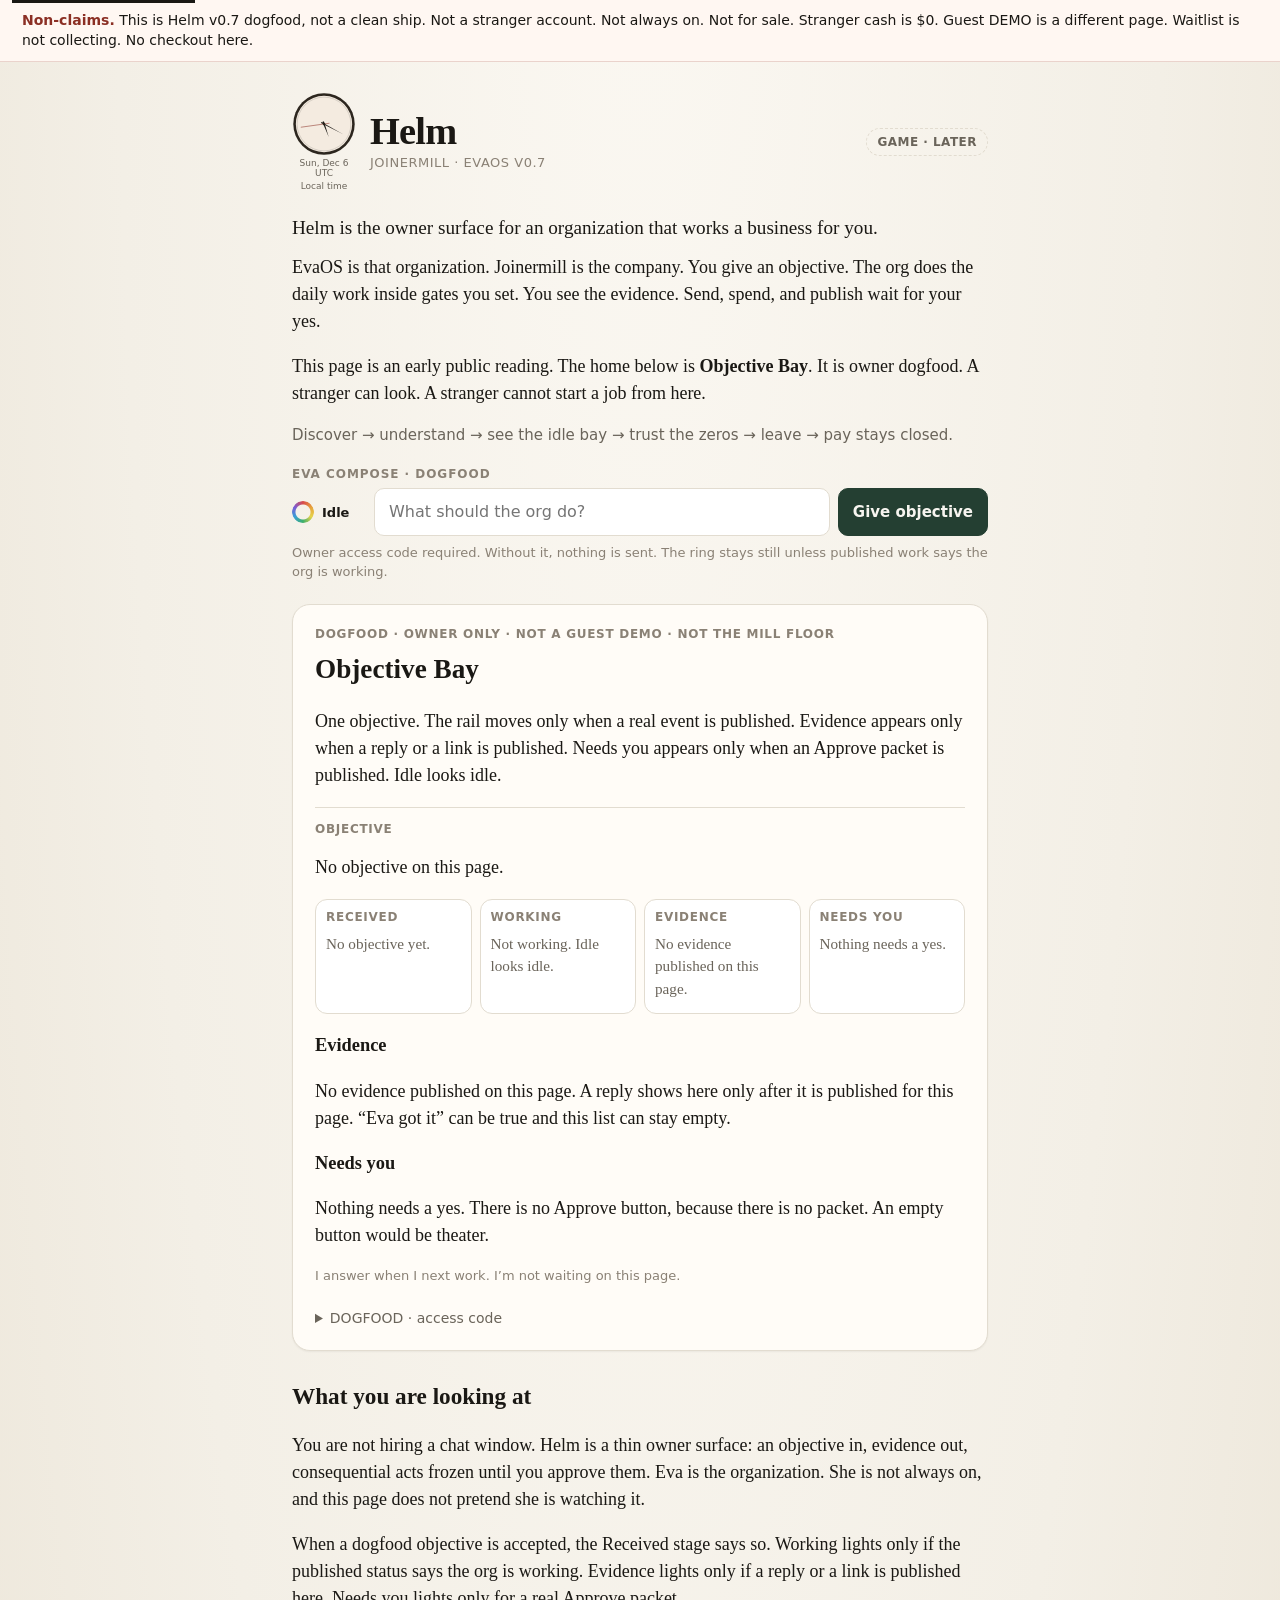
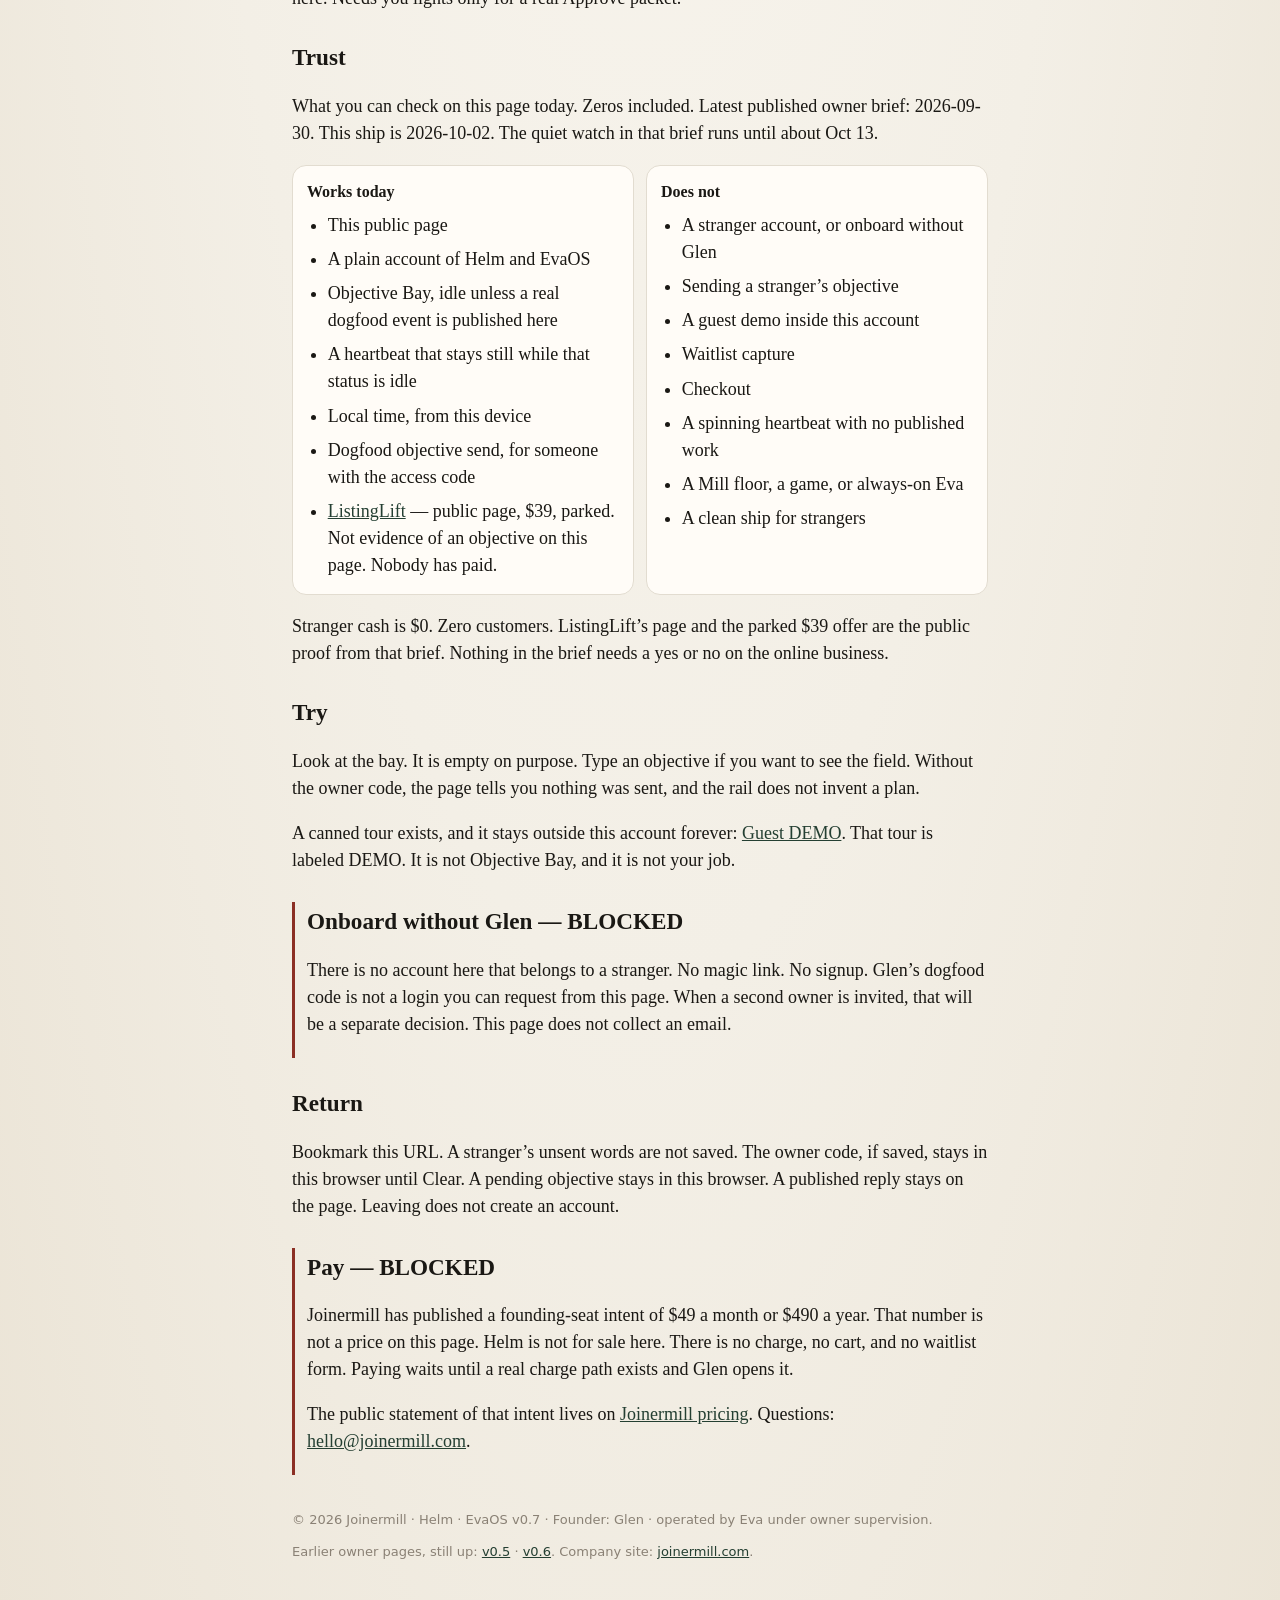
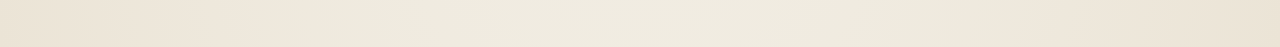
==== v07/index.html @ 0f4c94b3 "Publish Helm v0.7 Objective Bay under v07/ without touching the v0.6 page. The new evaos-v07 repo co" ====
<!DOCTYPE html>
<html lang="en">
<head>
<meta charset="utf-8">
<meta name="viewport" content="width=device-width, initial-scale=1">
<title>Helm — EvaOS v0.7</title>
<meta name="description" content="Helm is the owner surface for EvaOS: an organization that works a business for you. Objective Bay is owner dogfood. Not a stranger account. Not for sale.">
<meta name="evaos-version" content="0.7">
<meta name="theme-color" content="#f3efe6">
<link rel="canonical" href="https://evaisawesome2025.github.io/evaos-v06/v07/">
<link rel="icon" href="favicon.svg" type="image/svg+xml">
<link rel="stylesheet" href="style.css">
</head>
<body>
<a class="skip" href="#bay">Skip to Objective Bay</a>
<p class="nonclaims" role="note">
  <strong>Non-claims.</strong>
  This is Helm v0.7 dogfood, not a clean ship.
  Not a stranger account. Not always on. Not for sale.
  Stranger cash is $0. Guest DEMO is a different page.
  Waitlist is not collecting. No checkout here.
</p>
<main class="shell">
  <header class="brand-row">
    <aside class="eva-clock" id="eva-clock" aria-label="Local time">
      <svg class="clock-face" viewBox="0 0 100 100" aria-hidden="true">
        <circle cx="50" cy="50" r="48" fill="#2c261e"/>
        <circle cx="50" cy="50" r="44" fill="#f4ebe0"/>
        <circle cx="50" cy="50" r="42" fill="none" stroke="#1a1814" stroke-width="0.6" opacity="0.35"/>
        <g class="hand-hour"><path d="M48.7 54 L50 28 L51.3 54 Z" fill="#1a1814"/></g>
        <g class="hand-minute"><path d="M49.2 55 L50 16 L50.8 55 Z" fill="#1a1814"/></g>
        <g class="hand-second">
          <line x1="50" y1="58" x2="50" y2="14" stroke="#8b2f24" stroke-width="0.8" stroke-linecap="round"/>
          <circle cx="50" cy="50" r="1.5" fill="#8b2f24"/>
        </g>
        <circle cx="50" cy="50" r="2" fill="#2a241c"/>
      </svg>
      <p class="clock-meta"><span class="clock-date"></span><span class="clock-tz"></span></p>
      <p class="clock-caption">Local time</p>
    </aside>
    <div class="brand-text">
      <h1>Helm</h1>
      <p>Joinermill · EvaOS v0.7</p>
    </div>
    <span class="chip later" title="Not built. Not a mode.">Game · LATER</span>
  </header>

  <p class="lede">Helm is the owner surface for an organization that works a business for you.</p>
  <p>EvaOS is that organization. Joinermill is the company. You give an objective. The org does the daily work inside gates you set. You see the evidence. Send, spend, and publish wait for your yes.</p>
  <p>This page is an early public reading. The home below is <strong>Objective Bay</strong>. It is owner dogfood. A stranger can look. A stranger cannot start a job from here.</p>
  <p class="path">Discover → understand → see the idle bay → trust the zeros → leave → pay stays closed.</p>

  <div class="compose-block">
    <p class="compose-k" id="compose-label">Eva compose · DOGFOOD</p>
    <div class="compose-row">
      <div class="beat" id="org-heartbeat" data-state="idle" role="status" aria-label="Org heartbeat, idle, not spinning. Spins only when published work says the org is working.">
        <span class="wheel" aria-hidden="true"></span>
        <span class="beat-label" id="beat-label">Idle</span>
      </div>
      <form class="compose" id="compose-form" autocomplete="off">
        <label class="sr-only" for="compose-input">Objective for Eva</label>
        <input id="compose-input" type="text" maxlength="220" placeholder="What should the org do?" aria-labelledby="compose-label" required>
        <button type="submit" id="compose-submit">Give objective</button>
      </form>
    </div>
    <p class="compose-caption">Owner access code required. Without it, nothing is sent. The ring stays still unless published work says the org is working.</p>
    <p class="ask-status" id="compose-status" aria-live="polite"></p>
  </div>

  <section class="sheet" id="bay" aria-labelledby="bay-title">
    <p class="kicker">DOGFOOD · owner only · not a guest demo · not the Mill floor</p>
    <h2 id="bay-title">Objective Bay</h2>
    <p>One objective. The rail moves only when a real event is published. Evidence appears only when a reply or a link is published. Needs you appears only when an Approve packet is published. Idle looks idle.</p>

    <div class="strip" id="objective-strip" aria-live="polite">
      <p class="k">Objective</p>
      <p id="objective-empty">No objective on this page.</p>
      <div id="objective-current" hidden></div>
    </div>

    <ol class="rail" id="stage-rail">
      <li class="stage" data-state="idle"><p class="k">Received</p><p class="note">No objective yet.</p></li>
      <li class="stage" data-state="idle"><p class="k">Working</p><p class="note">Not working. Idle looks idle.</p></li>
      <li class="stage" data-state="idle"><p class="k">Evidence</p><p class="note">No evidence published on this page.</p></li>
      <li class="stage" data-state="idle"><p class="k">Needs you</p><p class="note">Nothing needs a yes.</p></li>
    </ol>

    <div class="block" id="evidence-block">
      <h3>Evidence</h3>
      <p id="evidence-empty">No evidence published on this page. A reply shows here only after it is published for this page. “Eva got it” can be true and this list can stay empty.</p>
      <div id="evidence-list"></div>
    </div>

    <div class="block" id="needs-you">
      <h3>Needs you</h3>
      <p id="needs-empty">Nothing needs a yes. There is no Approve button, because there is no packet. An empty button would be theater.</p>
      <div id="needs-list"></div>
    </div>

    <p class="quiet">I answer when I next work. I’m not waiting on this page.</p>
    <p class="load-note quiet" id="load-note" hidden></p>

    <details class="dogfood" id="token-setup">
      <summary><span id="token-summary">DOGFOOD · access code</span></summary>
      <div class="body">
        <p><span class="label">DOGFOOD</span> access code. Not a secure login. Not a stranger account.</p>
        <p><span class="label">DOGFOOD</span> browser storage. The code stays in this browser until you Clear.</p>
        <p><span class="label">DOGFOOD</span> public replies. What is published on this page is public. Don’t put passwords or card numbers in an objective.</p>
        <form class="dogfood-form" id="token-form" autocomplete="off">
          <label class="sr-only" for="owner-token-input">Access code</label>
          <input id="owner-token-input" type="password" maxlength="128" placeholder="Paste the code Eva gave you" spellcheck="false">
          <button type="submit" class="save">Save</button>
          <button type="button" id="clear-token" class="clear">Clear</button>
        </form>
        <p class="token-status" id="token-status" aria-live="polite"></p>
      </div>
    </details>
  </section>

  <section class="section" id="understand" aria-labelledby="understand-title">
    <h2 id="understand-title">What you are looking at</h2>
    <p>You are not hiring a chat window. Helm is a thin owner surface: an objective in, evidence out, consequential acts frozen until you approve them. Eva is the organization. She is not always on, and this page does not pretend she is watching it.</p>
    <p>When a dogfood objective is accepted, the Received stage says so. Working lights only if the published status says the org is working. Evidence lights only if a reply or a link is published here. Needs you lights only for a real Approve packet.</p>
  </section>

  <section class="section" id="trust" aria-labelledby="trust-title">
    <h2 id="trust-title">Trust</h2>
    <p>What you can check on this page today. Zeros included. Latest published owner brief: 2026-09-30. This ship is 2026-10-02. The quiet watch in that brief runs until about Oct 13.</p>
    <div class="board">
      <article>
        <h3>Works today</h3>
        <ul>
          <li>This public page</li>
          <li>A plain account of Helm and EvaOS</li>
          <li>Objective Bay, idle unless a real dogfood event is published here</li>
          <li>A heartbeat that stays still while that status is idle</li>
          <li>Local time, from this device</li>
          <li>Dogfood objective send, for someone with the access code</li>
          <li><a href="https://evaisawesome2025.github.io/listinglift/">ListingLift</a> — public page, $39, parked. Not evidence of an objective on this page. Nobody has paid.</li>
        </ul>
      </article>
      <article>
        <h3>Does not</h3>
        <ul>
          <li>A stranger account, or onboard without Glen</li>
          <li>Sending a stranger’s objective</li>
          <li>A guest demo inside this account</li>
          <li>Waitlist capture</li>
          <li>Checkout</li>
          <li>A spinning heartbeat with no published work</li>
          <li>A Mill floor, a game, or always-on Eva</li>
          <li>A clean ship for strangers</li>
        </ul>
      </article>
    </div>
    <p>Stranger cash is $0. Zero customers. ListingLift’s page and the parked $39 offer are the public proof from that brief. Nothing in the brief needs a yes or no on the online business.</p>
  </section>

  <section class="section" id="try" aria-labelledby="try-title">
    <h2 id="try-title">Try</h2>
    <p>Look at the bay. It is empty on purpose. Type an objective if you want to see the field. Without the owner code, the page tells you nothing was sent, and the rail does not invent a plan.</p>
    <p>A canned tour exists, and it stays outside this account forever: <a href="https://joinermill.com/app/guest/">Guest DEMO</a>. That tour is labeled DEMO. It is not Objective Bay, and it is not your job.</p>
  </section>

  <section class="section blocked" id="onboard" aria-labelledby="onboard-title">
    <h2 id="onboard-title">Onboard without Glen — BLOCKED</h2>
    <p>There is no account here that belongs to a stranger. No magic link. No signup. Glen’s dogfood code is not a login you can request from this page. When a second owner is invited, that will be a separate decision. This page does not collect an email.</p>
  </section>

  <section class="section" id="return" aria-labelledby="return-title">
    <h2 id="return-title">Return</h2>
    <p>Bookmark this URL. A stranger’s unsent words are not saved. The owner code, if saved, stays in this browser until Clear. A pending objective stays in this browser. A published reply stays on the page. Leaving does not create an account.</p>
  </section>

  <section class="section blocked" id="pay" aria-labelledby="pay-title">
    <h2 id="pay-title">Pay — BLOCKED</h2>
    <p>Joinermill has published a founding-seat intent of $49 a month or $490 a year. That number is not a price on this page. Helm is not for sale here. There is no charge, no cart, and no waitlist form. Paying waits until a real charge path exists and Glen opens it.</p>
    <p>The public statement of that intent lives on <a href="https://joinermill.com/#pricing">Joinermill pricing</a>. Questions: <a href="mailto:hello@joinermill.com">hello@joinermill.com</a>.</p>
  </section>

  <footer class="site-footer">
    <p>© 2026 Joinermill · Helm · EvaOS v0.7 · Founder: Glen · operated by Eva under owner supervision.</p>
    <p>Earlier owner pages, still up: <a href="https://evaisawesome2025.github.io/evaos-v05/">v0.5</a> · <a href="https://evaisawesome2025.github.io/evaos-v06/">v0.6</a>. Company site: <a href="https://joinermill.com/">joinermill.com</a>.</p>
  </footer>
</main>
<script src="bay.js"></script>
<script src="app.js"></script>
<script src="clock.js"></script>
</body>
</html>
---- v07/style.css ----
/* Helm v0.7 — paper, one bay, no office theater. */
:root {
  --bg: #f3efe6;
  --bg-top: #fbf8f2;
  --ink: #1a1814;
  --muted: #6a645a;
  --line: #e2dcd0;
  --sheet: #fffcf7;
  --quiet: #8a8175;
  --focus: #243f32;
  --ok: #1e6b3f;
  --fail: #8b2e2e;
  --oxblood: #8b2f24;
}

* { box-sizing: border-box; }

html { color-scheme: light; }

body {
  margin: 0;
  min-height: 100vh;
  font: 18px/1.5 Georgia, "Iowan Old Style", Palatino, "Times New Roman", serif;
  color: var(--ink);
  background: radial-gradient(ellipse at 50% -10%, var(--bg-top) 0%, var(--bg) 58%, #ebe4d6 100%);
}

a { color: var(--focus); }
a:hover { text-decoration-thickness: 2px; }

.skip {
  position: absolute;
  left: 12px;
  top: -40px;
  background: var(--ink);
  color: #fff;
  padding: 8px 12px;
  z-index: 5;
}
.skip:focus { top: 12px; }

.nonclaims {
  margin: 0;
  padding: 10px 22px;
  background: #fff7f2;
  border-bottom: 1px solid #ead3cc;
  color: var(--ink);
  font: 14px/1.45 system-ui, -apple-system, sans-serif;
}
.nonclaims strong { color: var(--oxblood); }

.shell {
  max-width: 46rem;
  margin: 0 auto;
  padding: 22px 20px 72px;
}

.brand-row {
  display: flex;
  align-items: center;
  gap: 14px;
  margin-top: 8px;
}

.brand-text h1 {
  margin: 0;
  font-size: 2.4rem;
  font-weight: 600;
  letter-spacing: -0.02em;
  line-height: 1;
}

.brand-text p {
  margin: 4px 0 0;
  font: 13px/1.3 system-ui, -apple-system, sans-serif;
  letter-spacing: 0.04em;
  text-transform: uppercase;
  color: var(--quiet);
}

.chip {
  margin-left: auto;
  font: 600 12px/1 system-ui, -apple-system, sans-serif;
  letter-spacing: 0.04em;
  text-transform: uppercase;
  color: var(--muted);
  border: 1px dashed var(--line);
  border-radius: 999px;
  padding: 7px 10px;
  background: transparent;
}

.lede { margin: 22px 0 0; font-size: 1.2rem; }
.lede + p { margin-top: 0.6em; }

.compose-block { margin-top: 22px; }

.compose-k {
  margin: 0 0 8px;
  font: 600 12px/1 system-ui, -apple-system, sans-serif;
  letter-spacing: 0.08em;
  text-transform: uppercase;
  color: var(--quiet);
}

.compose-row {
  display: flex;
  align-items: center;
  gap: 10px;
}

.beat {
  display: flex;
  align-items: center;
  gap: 8px;
  flex: none;
  min-width: 4.5rem;
}

.wheel {
  width: 22px;
  height: 22px;
  border-radius: 50%;
  background: conic-gradient(#d94b4b, #e6a23c, #e6d34b, #3caf6a, #3aa0d6, #7a5cd6, #d94b4b);
  -webkit-mask: radial-gradient(farthest-side, transparent calc(100% - 4px), #000 calc(100% - 3px));
  mask: radial-gradient(farthest-side, transparent calc(100% - 4px), #000 calc(100% - 3px));
}

.beat[data-state="working"] .wheel { animation: helm-spin 1s linear infinite; }

.beat-label {
  font: 600 13px/1 system-ui, -apple-system, sans-serif;
  color: var(--ink);
}

@keyframes helm-spin { to { transform: rotate(360deg); } }

.compose {
  flex: 1;
  display: flex;
  gap: 8px;
  min-width: 0;
}

.compose input {
  flex: 1;
  min-width: 0;
  font: 16px/1.35 system-ui, -apple-system, sans-serif;
  color: var(--ink);
  background: #fff;
  border: 1px solid var(--line);
  border-radius: 10px;
  padding: 12px 14px;
}

.compose input:focus,
.dogfood-form input:focus {
  outline: 2px solid #c9ddd0;
  border-color: var(--focus);
}

.compose button,
.dogfood-form button.save,
.need .approve-accept {
  font: 600 15px/1 system-ui, -apple-system, sans-serif;
  color: #f7f5f0;
  background: var(--focus);
  border: 1px solid var(--focus);
  border-radius: 10px;
  padding: 12px 14px;
  cursor: pointer;
  white-space: nowrap;
}

.compose button:disabled {
  background: #eeeae2;
  border-color: #c9c2b6;
  color: #6d675e;
  cursor: not-allowed;
}

.compose-caption,
.quiet {
  font: 13px/1.45 system-ui, -apple-system, sans-serif;
  color: var(--quiet);
  margin: 8px 0 0;
}

.ask-status { margin: 10px 0 0; min-height: 0; }
.ask-status:empty { display: none; }
.ask-status.failed { color: var(--fail); }
.ask-status.replied { color: var(--ok); }

.sheet {
  margin-top: 22px;
  background: var(--sheet);
  border: 1px solid var(--line);
  border-radius: 18px;
  padding: 22px 22px 18px;
  box-shadow: 0 1px 2px rgba(26, 24, 20, 0.05);
}

.kicker,
.k {
  font: 600 12px/1.2 system-ui, -apple-system, sans-serif;
  letter-spacing: 0.06em;
  text-transform: uppercase;
  color: var(--quiet);
  margin: 0 0 8px;
}

.sheet h2 { margin: 0 0 8px; font-size: 1.7rem; font-weight: 600; }

.strip {
  margin-top: 16px;
  padding-top: 14px;
  border-top: 1px solid var(--line);
}

.strip .said { margin: 0; font-size: 1.15rem; }
.meta, .context, .hint {
  font: 13px/1.4 system-ui, -apple-system, sans-serif;
  color: var(--quiet);
  margin: 6px 0 0;
}
.hint { color: var(--fail); }

.rail {
  list-style: none;
  margin: 16px 0 0;
  padding: 0;
  display: grid;
  grid-template-columns: repeat(4, 1fr);
  gap: 8px;
}

.stage {
  border: 1px solid var(--line);
  border-radius: 12px;
  padding: 10px 10px 12px;
  background: #fff;
  min-height: 6.5rem;
}

.stage[data-state="idle"] { color: var(--muted); }
.stage[data-state="now"] { border-color: var(--focus); background: #f4f8f5; }
.stage[data-state="published"] { border-color: #c9ddd0; }

.stage .note { margin: 0; font-size: 0.95rem; }

.block { margin-top: 18px; }
.block h3 { margin: 0 0 6px; font-size: 1.15rem; }

.evidence-item,
.need {
  margin-top: 10px;
  padding-top: 10px;
  border-top: 1px solid var(--line);
}

.evidence-item .said p { margin: 0 0 0.5em; }
.need h3 { margin: 0; font-size: 1.05rem; }
.need ul, .evidence-item ul { margin: 8px 0 0; padding-left: 1.15em; }
.need .actions { display: flex; gap: 8px; margin: 10px 0 0; }
.need .approve-reject,
.dogfood-form button.clear {
  font: 600 14px/1 system-ui, -apple-system, sans-serif;
  background: transparent;
  color: var(--ink);
  border: 1px solid var(--line);
  border-radius: 10px;
  padding: 10px 12px;
  cursor: pointer;
}

.section { margin-top: 28px; }
.section h2 { margin: 0 0 8px; font-size: 1.45rem; }

.board {
  display: grid;
  grid-template-columns: 1fr 1fr;
  gap: 12px;
  margin-top: 12px;
}

.board article {
  background: var(--sheet);
  border: 1px solid var(--line);
  border-radius: 14px;
  padding: 14px 14px 8px;
}

.board h3 { margin: 0 0 8px; font-size: 1rem; }
.board ul, .section ul { margin: 8px 0 0; padding-left: 1.15em; }
.board li, .section li { margin: 0 0 0.4em; }

.blocked {
  border-left: 3px solid var(--oxblood);
  padding: 2px 0 2px 12px;
}

.path {
  font: 15px/1.45 system-ui, -apple-system, sans-serif;
  color: var(--muted);
  margin: 18px 0 0;
}

.dogfood { margin-top: 18px; font: 14px/1.45 system-ui, -apple-system, sans-serif; color: var(--muted); }
.dogfood summary { cursor: pointer; padding: 4px 0; }
.dogfood .label { font-weight: 700; letter-spacing: 0.04em; font-size: 12px; }
.dogfood-form { display: flex; flex-wrap: wrap; gap: 8px; margin-top: 10px; }
.dogfood-form input {
  flex: 1 1 12rem;
  min-width: 0;
  font: 15px/1.3 system-ui, -apple-system, sans-serif;
  padding: 10px 12px;
  border: 1px solid var(--line);
  border-radius: 8px;
  background: #fff;
  color: var(--ink);
}

.eva-clock { width: 64px; flex: none; }
.eva-clock .clock-face { display: block; width: 64px; height: 64px; }
.eva-clock .clock-meta, .eva-clock .clock-caption {
  margin: 2px 0 0;
  text-align: center;
  font: 500 9px/1.2 system-ui, -apple-system, sans-serif;
  color: var(--muted);
}
.eva-clock .clock-date, .eva-clock .clock-tz { display: block; }

.site-footer {
  margin-top: 36px;
  font: 13px/1.45 system-ui, -apple-system, sans-serif;
  color: var(--quiet);
}

.sr-only {
  position: absolute;
  width: 1px;
  height: 1px;
  padding: 0;
  margin: -1px;
  overflow: hidden;
  clip: rect(0, 0, 0, 0);
  border: 0;
}

@media (max-width: 800px) {
  .rail, .board { grid-template-columns: 1fr 1fr; }
  .compose-row { align-items: stretch; }
  .beat { padding-top: 10px; }
}

@media (max-width: 560px) {
  .brand-text h1 { font-size: 2rem; }
  .compose { flex-direction: column; align-items: stretch; }
  .compose-row { align-items: flex-start; }
  .beat { padding-top: 12px; }
  .rail, .board { grid-template-columns: 1fr; }
  .chip { margin-left: 0; }
  .brand-row { flex-wrap: wrap; }
}

@media (prefers-reduced-motion: reduce) {
  .beat[data-state="working"] .wheel { animation: none; }
  .eva-clock { transition: none; }
}
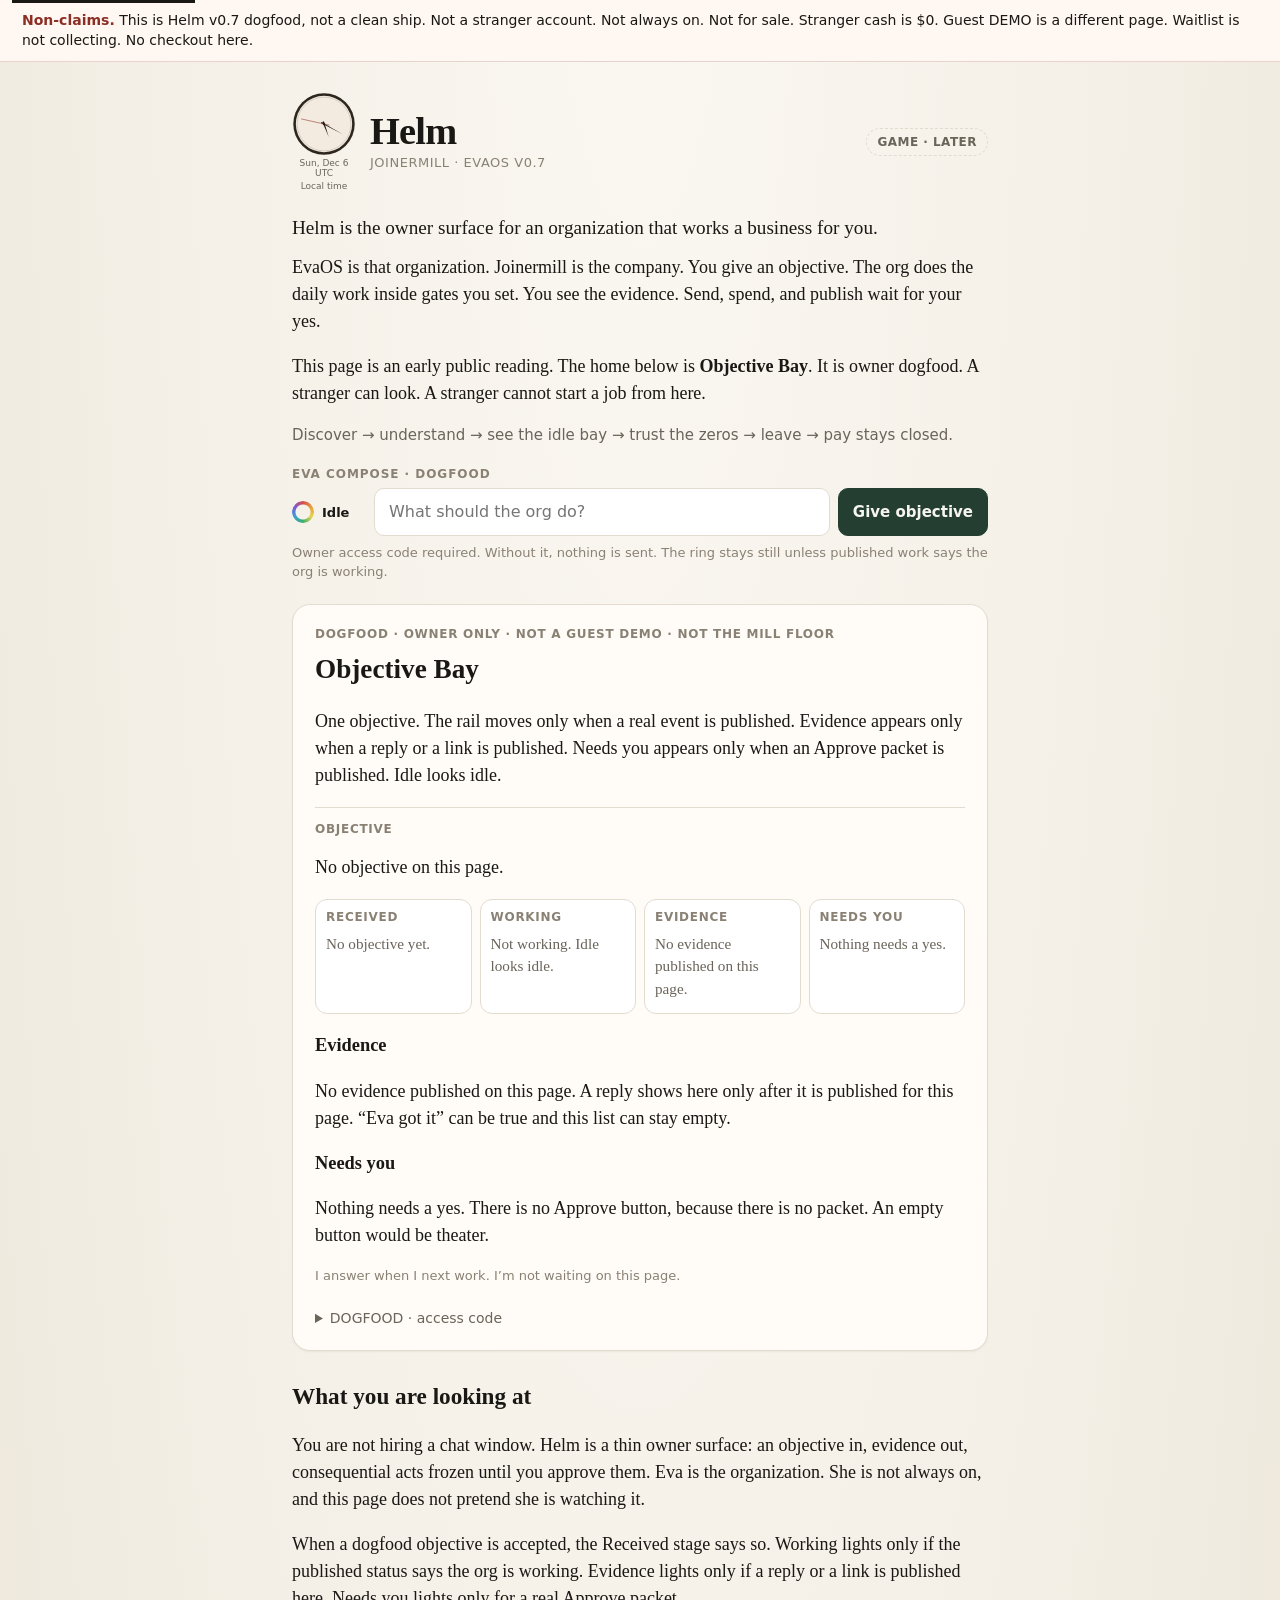
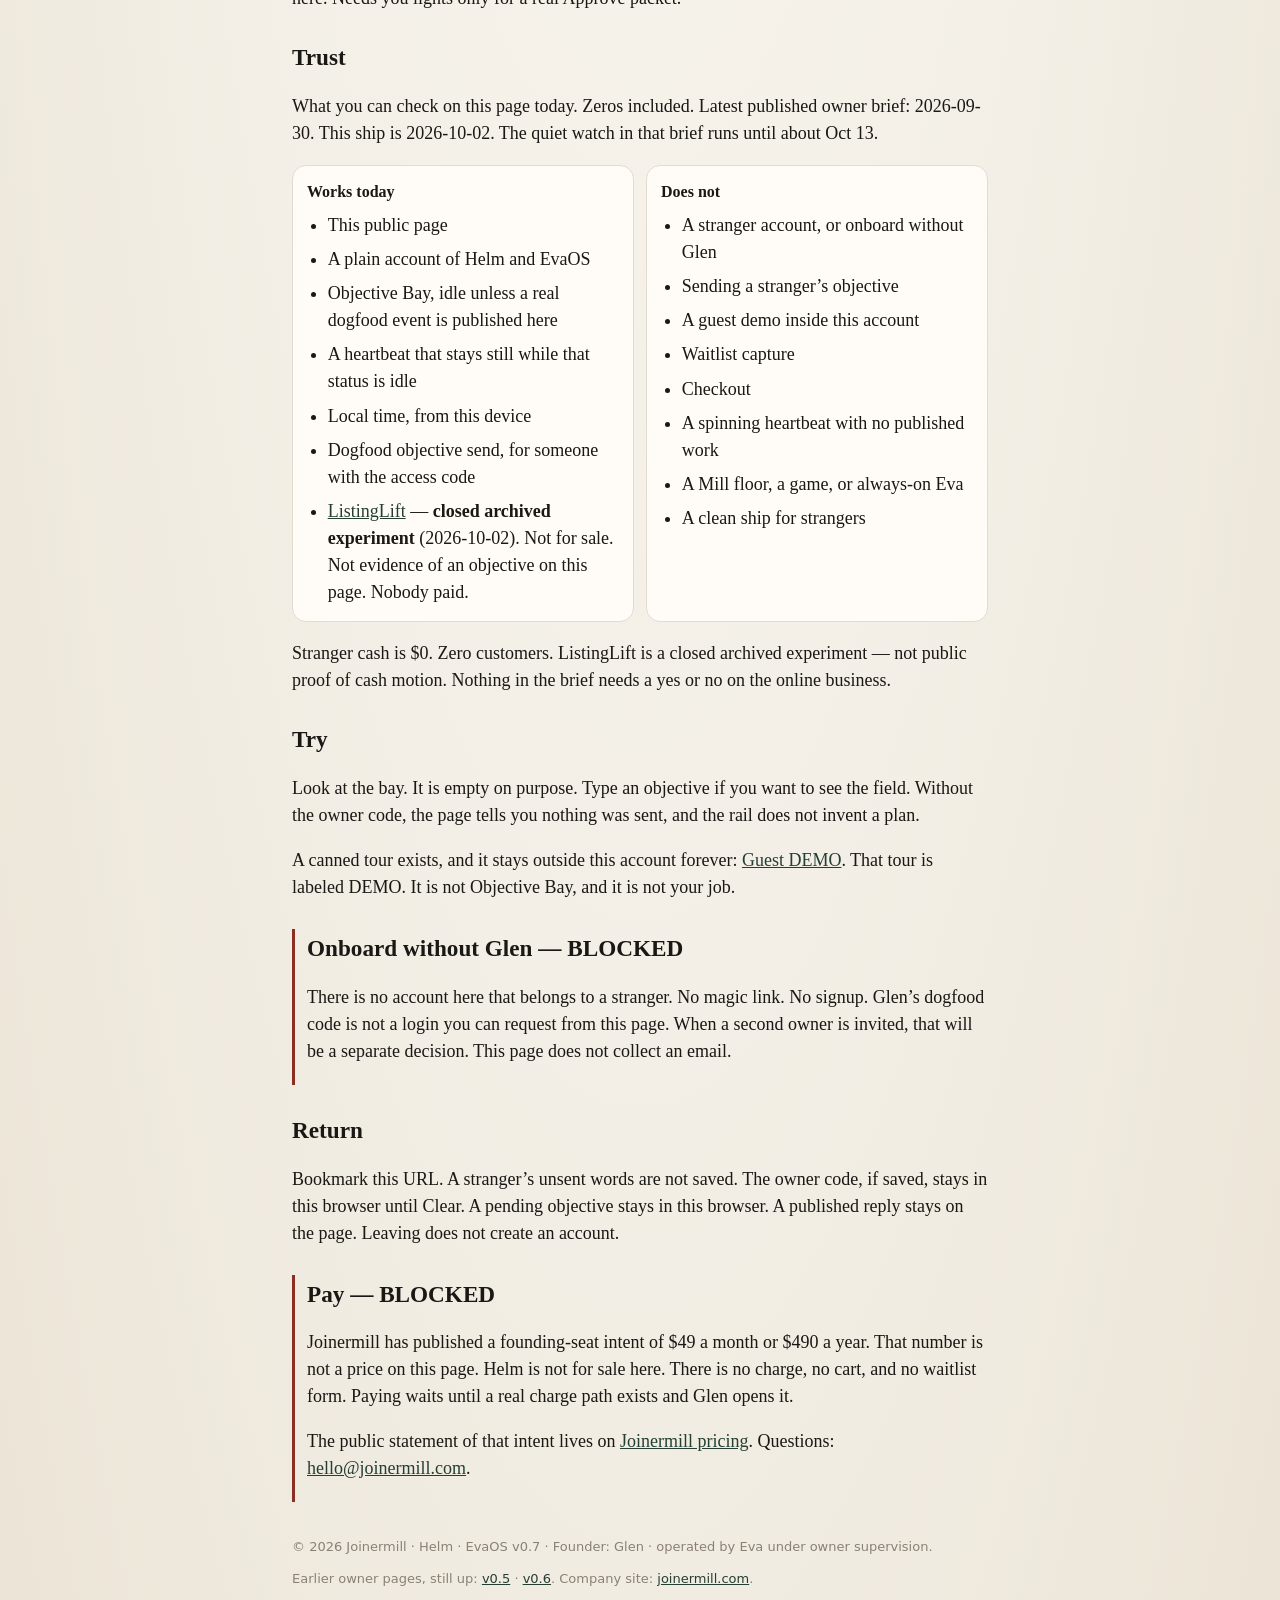
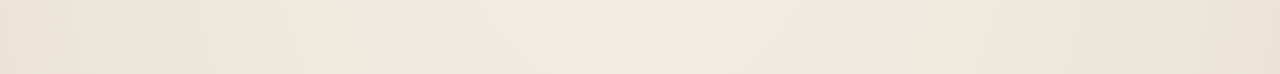
==== commit e0687e1c: "v0.7 Trust: ListingLift = closed archived experiment Owner lock 2026-10-02. Stop pitching LL as $39 " ====
--- a/v07/index.html
+++ b/v07/index.html
@@ -136,7 +136,7 @@
           <li>A heartbeat that stays still while that status is idle</li>
           <li>Local time, from this device</li>
           <li>Dogfood objective send, for someone with the access code</li>
-          <li><a href="https://evaisawesome2025.github.io/listinglift/">ListingLift</a> — public page, $39, parked. Not evidence of an objective on this page. Nobody has paid.</li>
+          <li><a href="https://evaisawesome2025.github.io/listinglift/">ListingLift</a> — <strong>closed archived experiment</strong> (2026-10-02). Not for sale. Not evidence of an objective on this page. Nobody paid.</li>
         </ul>
       </article>
       <article>
@@ -153,7 +153,7 @@
         </ul>
       </article>
     </div>
-    <p>Stranger cash is $0. Zero customers. ListingLift’s page and the parked $39 offer are the public proof from that brief. Nothing in the brief needs a yes or no on the online business.</p>
+    <p>Stranger cash is $0. Zero customers. ListingLift is a closed archived experiment — not public proof of cash motion. Nothing in the brief needs a yes or no on the online business.</p>
   </section>
 
   <section class="section" id="try" aria-labelledby="try-title">
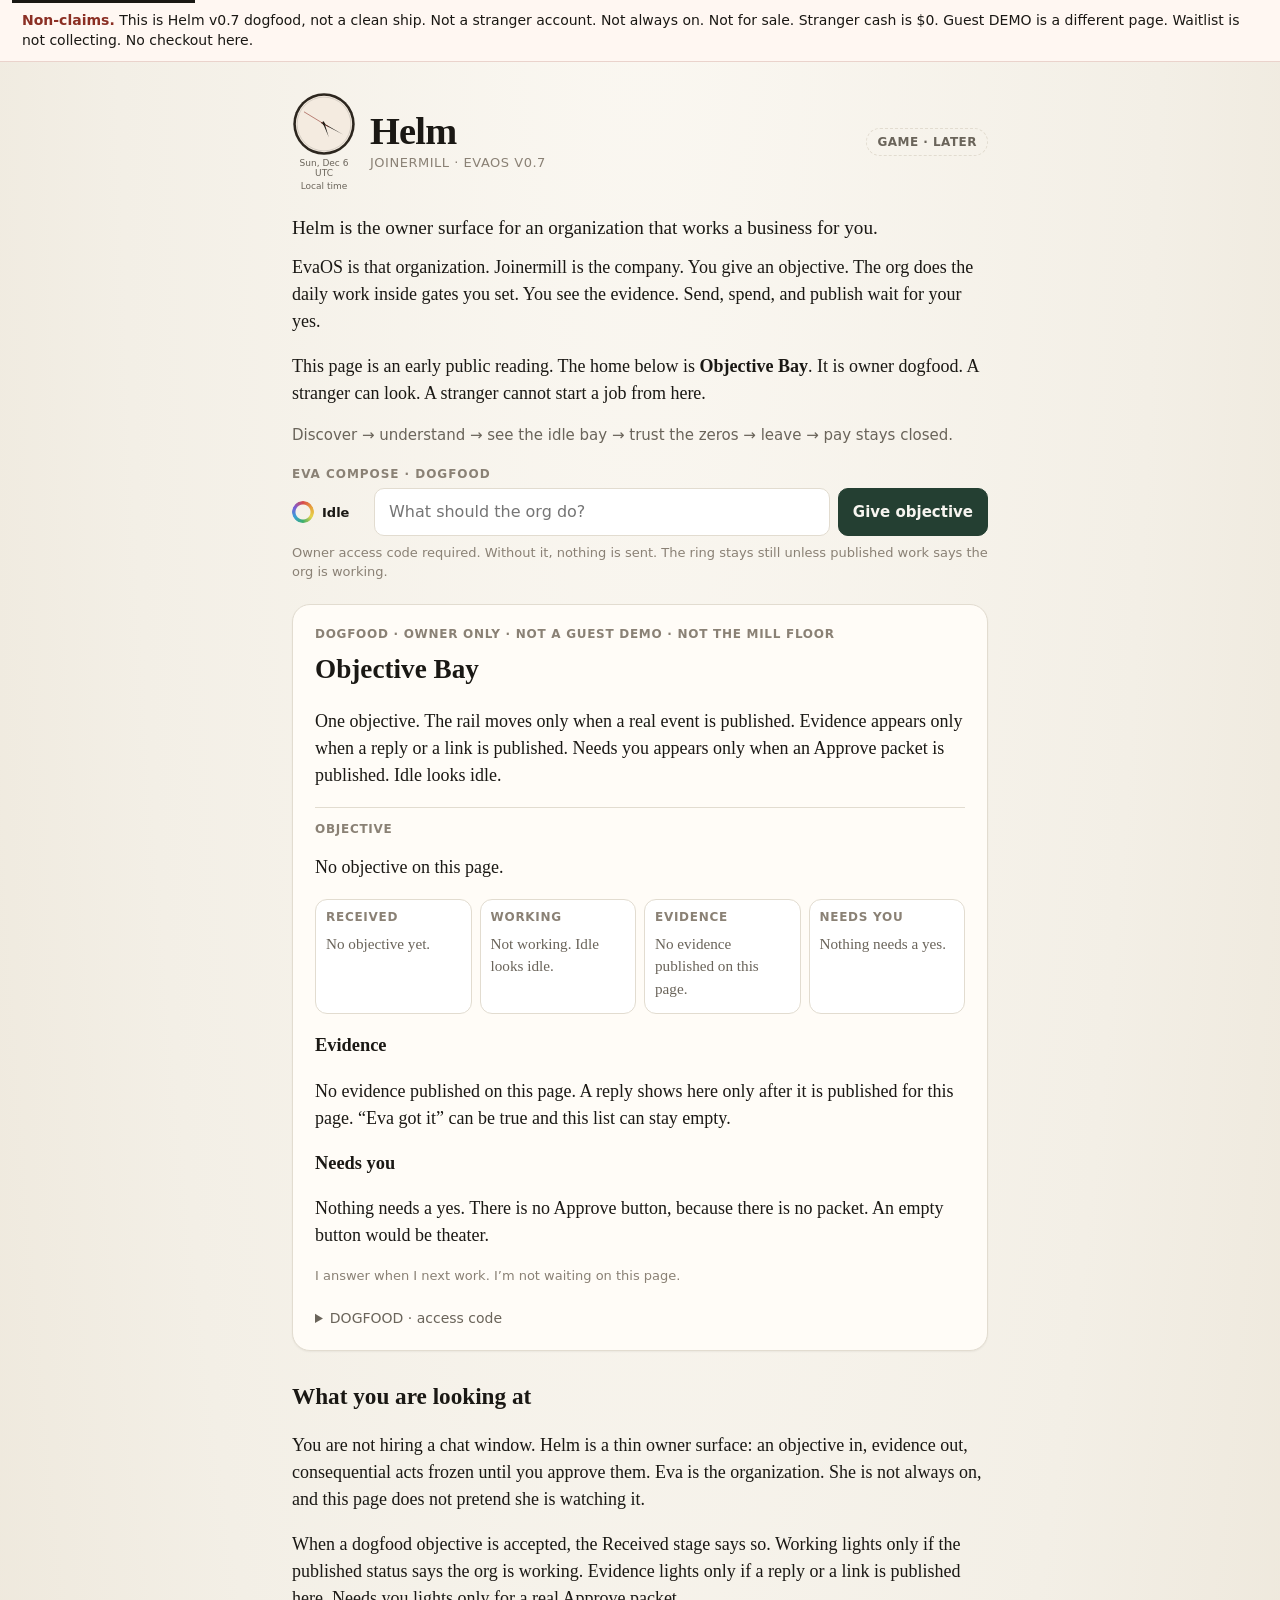
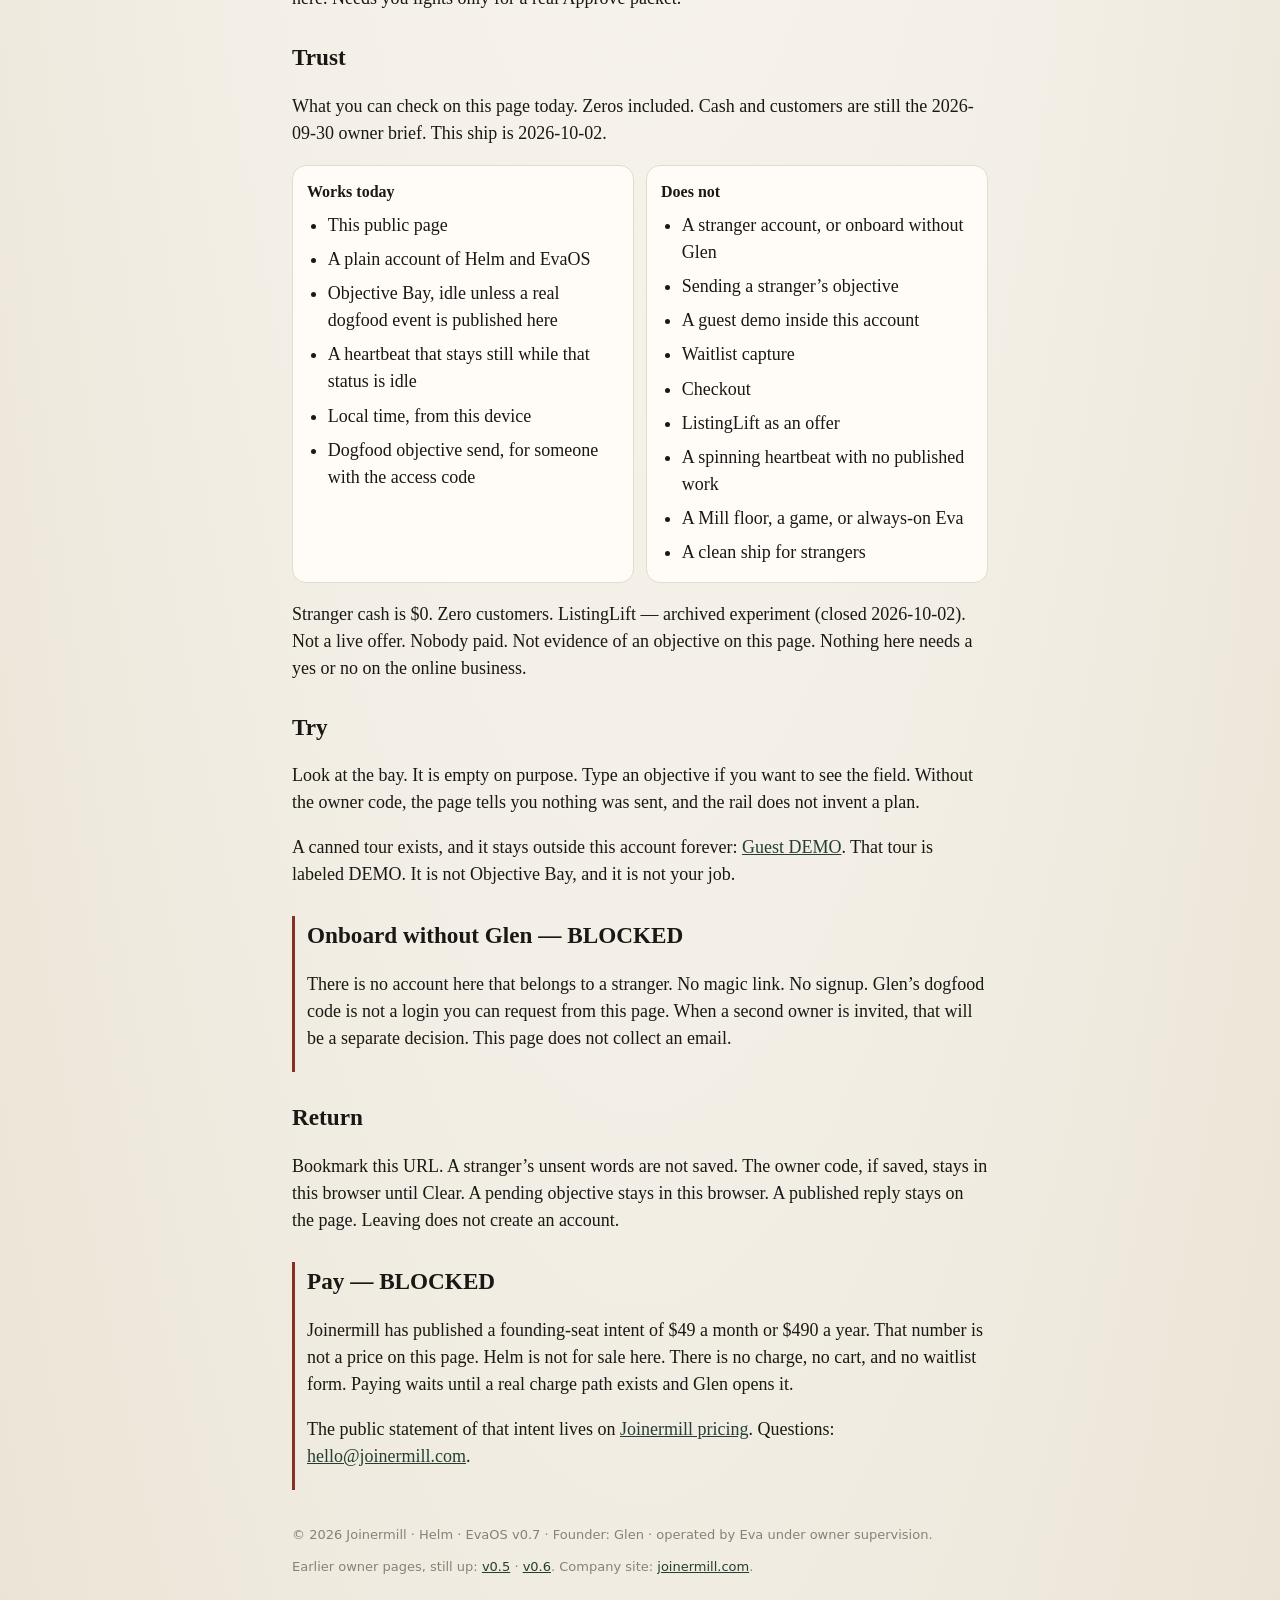
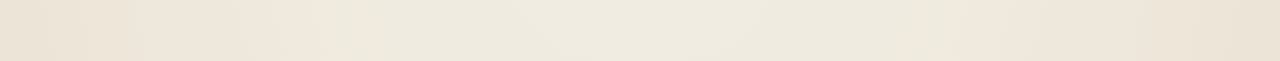
==== commit 660bf8f8: "Record ListingLift as a closed archived experiment. Helm v0.7 no longer links to ListingLift or call" ====
--- a/v07/index.html
+++ b/v07/index.html
@@ -125,7 +125,7 @@
 
   <section class="section" id="trust" aria-labelledby="trust-title">
     <h2 id="trust-title">Trust</h2>
-    <p>What you can check on this page today. Zeros included. Latest published owner brief: 2026-09-30. This ship is 2026-10-02. The quiet watch in that brief runs until about Oct 13.</p>
+    <p>What you can check on this page today. Zeros included. Cash and customers are still the 2026-09-30 owner brief. This ship is 2026-10-02.</p>
     <div class="board">
       <article>
         <h3>Works today</h3>
@@ -136,7 +136,6 @@
           <li>A heartbeat that stays still while that status is idle</li>
           <li>Local time, from this device</li>
           <li>Dogfood objective send, for someone with the access code</li>
-          <li><a href="https://evaisawesome2025.github.io/listinglift/">ListingLift</a> — <strong>closed archived experiment</strong> (2026-10-02). Not for sale. Not evidence of an objective on this page. Nobody paid.</li>
         </ul>
       </article>
       <article>
@@ -147,13 +146,14 @@
           <li>A guest demo inside this account</li>
           <li>Waitlist capture</li>
           <li>Checkout</li>
+          <li>ListingLift as an offer</li>
           <li>A spinning heartbeat with no published work</li>
           <li>A Mill floor, a game, or always-on Eva</li>
           <li>A clean ship for strangers</li>
         </ul>
       </article>
     </div>
-    <p>Stranger cash is $0. Zero customers. ListingLift is a closed archived experiment — not public proof of cash motion. Nothing in the brief needs a yes or no on the online business.</p>
+    <p>Stranger cash is $0. Zero customers. ListingLift — archived experiment (closed 2026-10-02). Not a live offer. Nobody paid. Not evidence of an objective on this page. Nothing here needs a yes or no on the online business.</p>
   </section>
 
   <section class="section" id="try" aria-labelledby="try-title">
